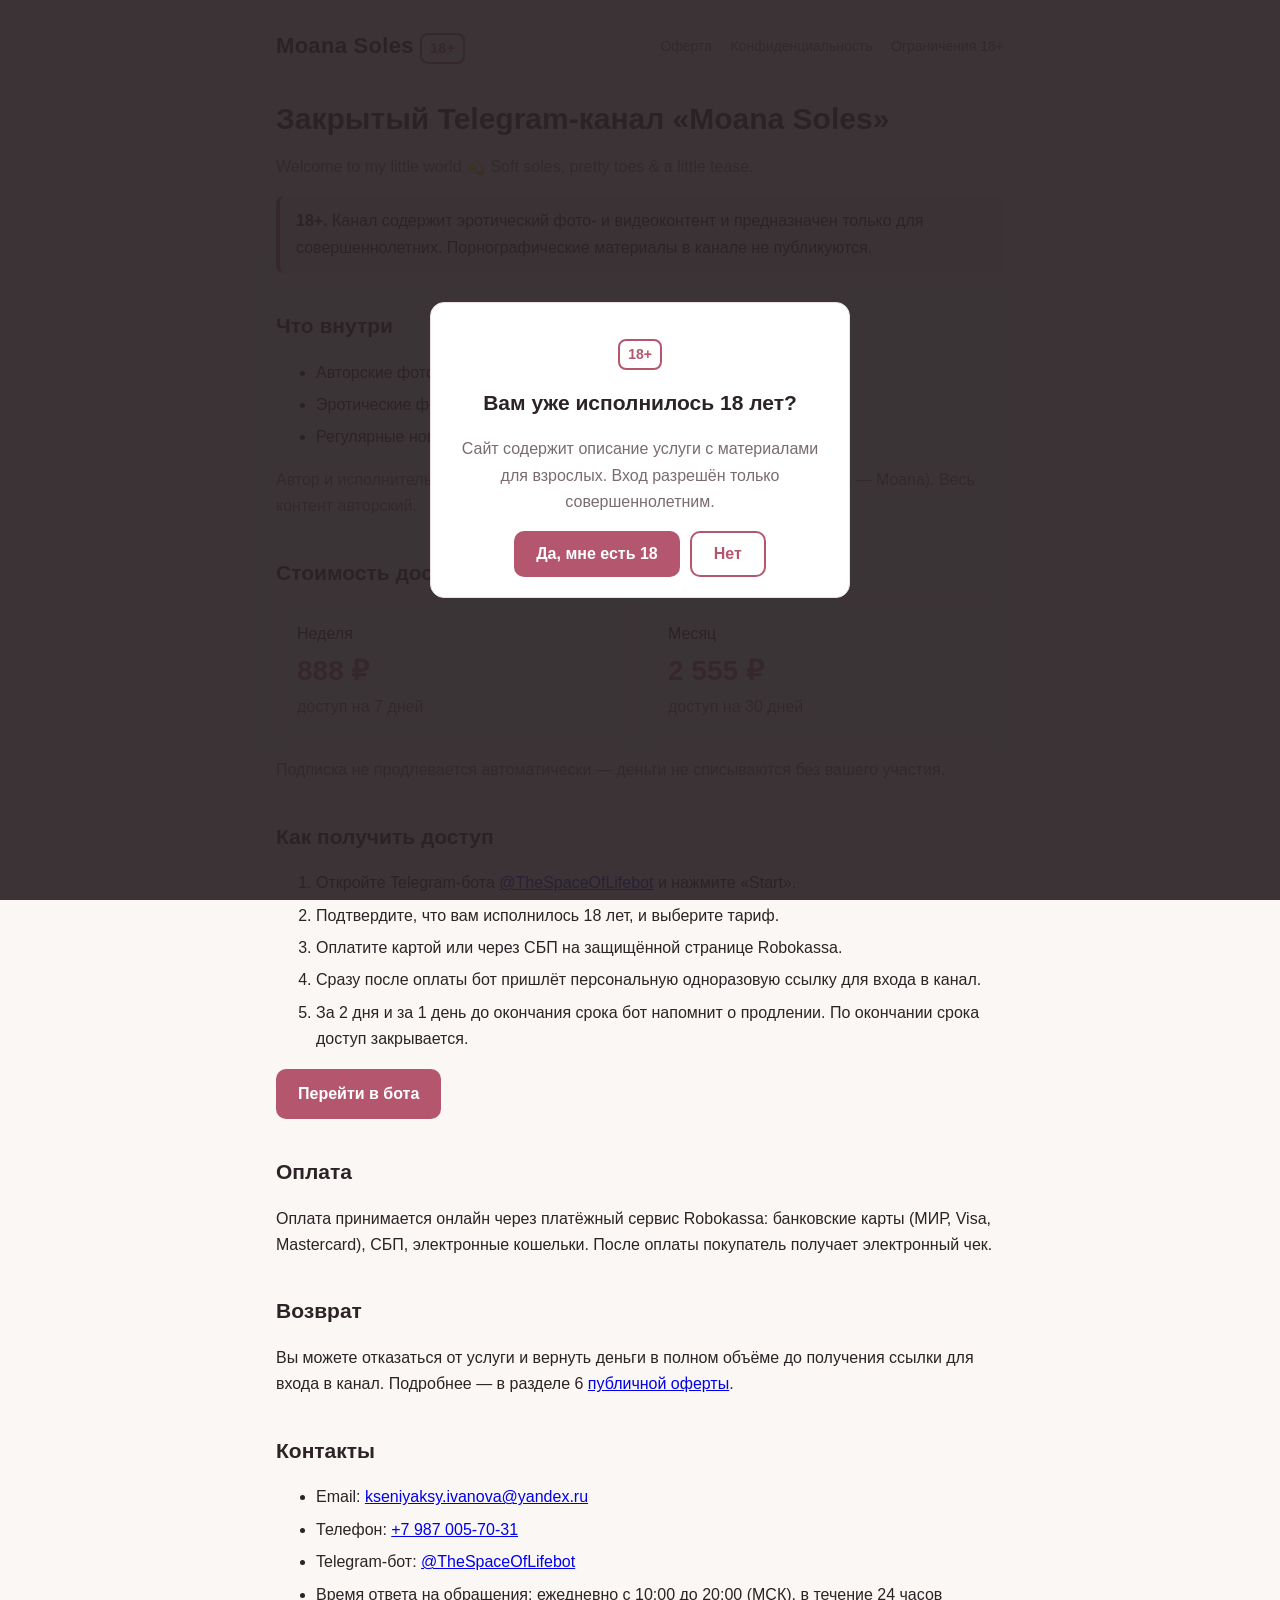
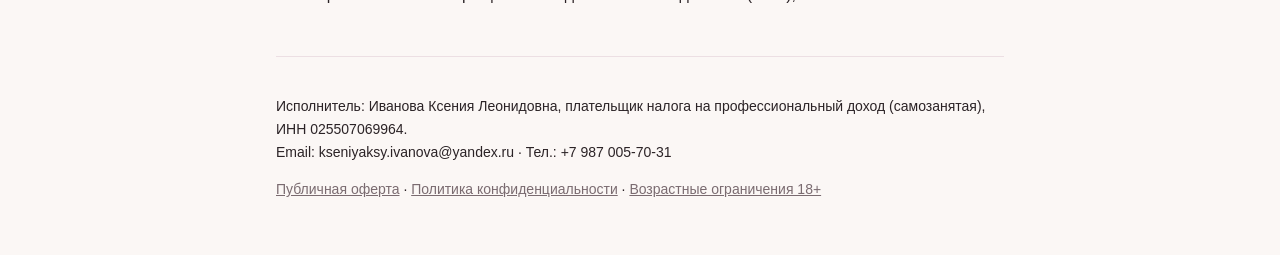
==== index.html @ d7a700f9 "Moana Soles: сайт, оферта, политика ПД, страница 18+ Co-Authored-By: Claude Opus 5.5 <noreply@anthro" ====
<!DOCTYPE html>
<html lang="ru">
<head>
    <meta charset="UTF-8">
    <meta name="viewport" content="width=device-width, initial-scale=1.0">
    <meta name="robots" content="noindex">
    <title>Moana Soles — закрытый канал 18+</title>
    <link rel="stylesheet" href="style.css">
</head>
<body>

<div id="age-gate" role="dialog" aria-modal="true" aria-labelledby="age-title">
    <div class="card">
        <p><span class="badge">18+</span></p>
        <h2 id="age-title" style="margin-top:8px">Вам уже исполнилось 18 лет?</h2>
        <p class="muted">Сайт содержит описание услуги с материалами для взрослых. Вход разрешён только совершеннолетним.</p>
        <div class="actions">
            <button class="btn" id="age-yes">Да, мне есть 18</button>
            <button class="btn secondary" id="age-no">Нет</button>
        </div>
    </div>
</div>

<div class="wrap">
    <header>
        <a class="logo" href="index.html">Moana Soles <span class="badge">18+</span></a>
        <nav>
            <a href="offer.html">Оферта</a>
            <a href="privacy.html">Конфиденциальность</a>
            <a href="age.html">Ограничения 18+</a>
        </nav>
    </header>

    <h1>Закрытый Telegram-канал «Moana Soles»</h1>
    <p class="muted">Welcome to my little world 💫 Soft soles, pretty toes &amp; a little tease.</p>

    <p class="notice"><strong>18+.</strong> Канал содержит эротический фото- и видеоконтент и предназначен только для совершеннолетних. Порнографические материалы в канале не публикуются.</p>

    <h2>Что внутри</h2>
    <ul>
        <li>Авторские фотографии в эстетике ухоженных стоп и ног</li>
        <li>Эротические фото и короткие видео автора 18+</li>
        <li>Регулярные новые публикации</li>
    </ul>
    <p class="muted">Автор и исполнитель — Иванова Ксения Леонидовна (творческий псевдоним — Moana). Весь контент авторский.</p>

    <h2>Стоимость доступа</h2>
    <div class="prices">
        <div class="card">
            <div>Неделя</div>
            <div class="price">888 ₽</div>
            <div class="muted">доступ на 7 дней</div>
        </div>
        <div class="card">
            <div>Месяц</div>
            <div class="price">2 555 ₽</div>
            <div class="muted">доступ на 30 дней</div>
        </div>
    </div>
    <p class="muted">Подписка не продлевается автоматически — деньги не списываются без вашего участия.</p>

    <h2>Как получить доступ</h2>
    <ol>
        <li>Откройте Telegram-бота <a href="https://t.me/TheSpaceOfLifebot">@TheSpaceOfLifebot</a> и нажмите «Start».</li>
        <li>Подтвердите, что вам исполнилось 18 лет, и выберите тариф.</li>
        <li>Оплатите картой или через СБП на защищённой странице Robokassa.</li>
        <li>Сразу после оплаты бот пришлёт персональную одноразовую ссылку для входа в канал.</li>
        <li>За 2 дня и за 1 день до окончания срока бот напомнит о продлении. По окончании срока доступ закрывается.</li>
    </ol>
    <p><a class="btn" href="https://t.me/TheSpaceOfLifebot">Перейти в бота</a></p>

    <h2>Оплата</h2>
    <p>Оплата принимается онлайн через платёжный сервис Robokassa: банковские карты (МИР, Visa, Mastercard), СБП, электронные кошельки. После оплаты покупатель получает электронный чек.</p>

    <h2>Возврат</h2>
    <p>Вы можете отказаться от услуги и вернуть деньги в полном объёме до получения ссылки для входа в канал. Подробнее — в разделе 6 <a href="offer.html#refund">публичной оферты</a>.</p>

    <h2>Контакты</h2>
    <ul>
        <li>Email: <a href="mailto:kseniyaksy.ivanova@yandex.ru">kseniyaksy.ivanova@yandex.ru</a></li>
        <li>Телефон: <a href="tel:+79870057031">+7 987 005-70-31</a></li>
        <li>Telegram-бот: <a href="https://t.me/TheSpaceOfLifebot">@TheSpaceOfLifebot</a></li>
        <li>Время ответа на обращения: ежедневно с 10:00 до 20:00 (МСК), в течение 24 часов</li>
    </ul>

    <footer>
        <p>Исполнитель: Иванова Ксения Леонидовна, плательщик налога на профессиональный доход (самозанятая), ИНН 025507069964.<br>
        Email: kseniyaksy.ivanova@yandex.ru · Тел.: +7 987 005-70-31</p>
        <p><a href="offer.html">Публичная оферта</a> · <a href="privacy.html">Политика конфиденциальности</a> · <a href="age.html">Возрастные ограничения 18+</a></p>
    </footer>
</div>

<script src="age.js"></script>
</body>
</html>
---- style.css ----
:root {
    --bg: #fbf7f5;
    --surface: #ffffff;
    --text: #2b2326;
    --muted: #7a6b70;
    --accent: #b5566f;
    --accent-soft: #f4e3e8;
    --line: #ecdfe3;
}

* { box-sizing: border-box; }

body {
    margin: 0;
    background: var(--bg);
    color: var(--text);
    font: 16px/1.65 -apple-system, "Segoe UI", Roboto, Arial, sans-serif;
}

.wrap { max-width: 760px; margin: 0 auto; padding: 0 16px; }

header { padding: 28px 0 8px; display: flex; justify-content: space-between; align-items: center; gap: 12px; flex-wrap: wrap; }
.logo { font-size: 22px; font-weight: 700; letter-spacing: .3px; color: var(--text); text-decoration: none; }
.badge { display: inline-block; border: 2px solid var(--accent); color: var(--accent); border-radius: 8px; padding: 2px 8px; font-weight: 700; font-size: 14px; }

nav a { color: var(--muted); text-decoration: none; margin-left: 14px; font-size: 14px; }
nav a:hover { color: var(--accent); }

h1 { font-size: 30px; line-height: 1.25; margin: 28px 0 10px; }
h2 { font-size: 21px; margin: 36px 0 10px; }
h3 { font-size: 17px; margin: 22px 0 6px; }
p, li { color: var(--text); }
.muted { color: var(--muted); }

.card { background: var(--surface); border: 1px solid var(--line); border-radius: 14px; padding: 20px; }
.prices { display: grid; grid-template-columns: repeat(auto-fit, minmax(220px, 1fr)); gap: 14px; }
.price { font-size: 28px; font-weight: 700; color: var(--accent); }

.btn { display: inline-block; background: var(--accent); color: #fff; text-decoration: none; padding: 12px 22px; border-radius: 10px; font-weight: 600; border: 0; cursor: pointer; font-size: 16px; }
.btn.secondary { background: transparent; color: var(--accent); border: 2px solid var(--accent); }

.notice { background: var(--accent-soft); border-left: 4px solid var(--accent); border-radius: 8px; padding: 12px 16px; }

footer { margin: 48px 0 0; padding: 24px 0 40px; border-top: 1px solid var(--line); font-size: 14px; color: var(--muted); }
footer a { color: var(--muted); }

/* Возрастной барьер */
#age-gate { position: fixed; inset: 0; background: rgba(43, 35, 38, .92); display: none; align-items: center; justify-content: center; padding: 16px; z-index: 10; }
#age-gate.show { display: flex; }
#age-gate .card { max-width: 420px; text-align: center; }
#age-gate .actions { display: flex; gap: 10px; justify-content: center; flex-wrap: wrap; margin-top: 16px; }

ol li, ul li { margin-bottom: 6px; }
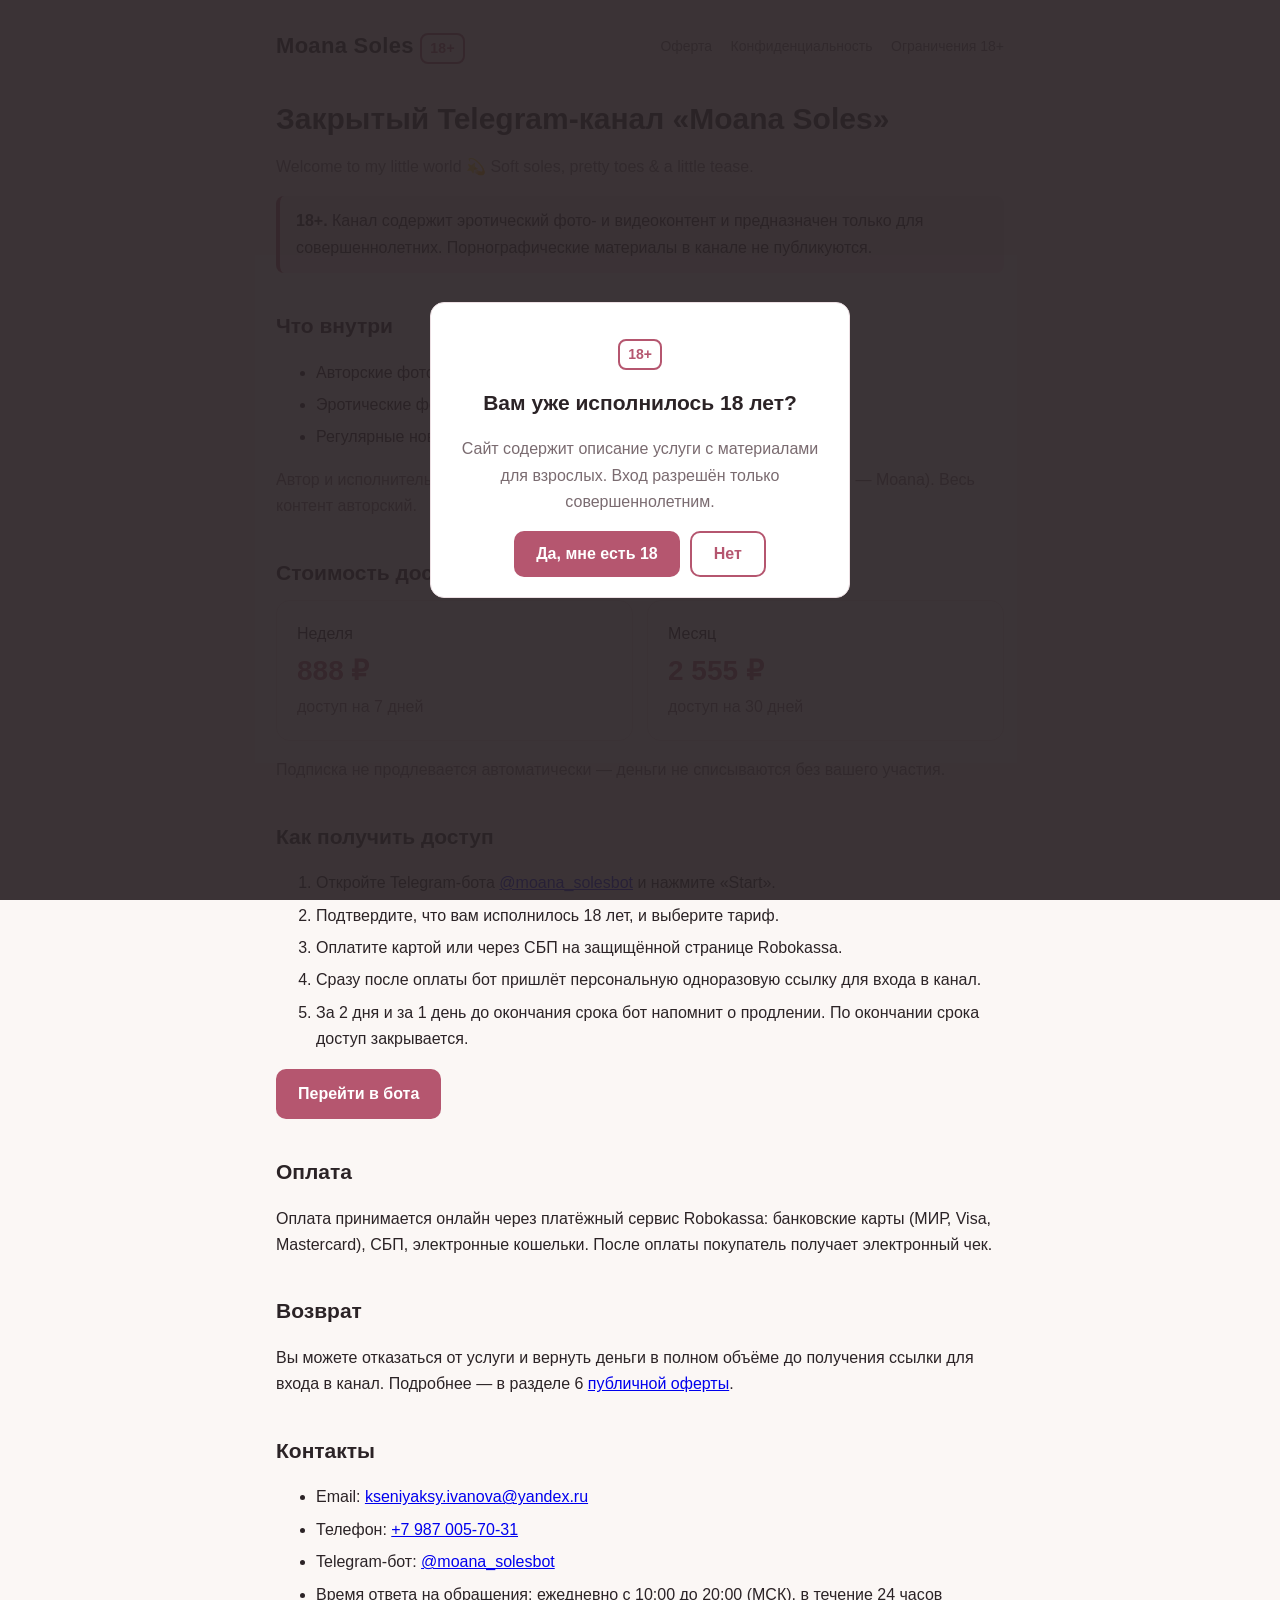
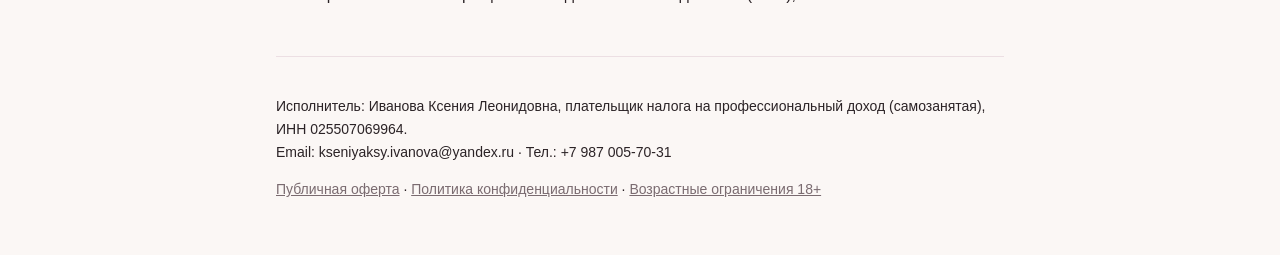
==== commit eeb2c8e3: "Новый бот @moana_solesbot Co-Authored-By: Claude Opus 5.5 <noreply@anthropic.com>" ====
--- a/index.html
+++ b/index.html
@@ -61,13 +61,13 @@
 
     <h2>Как получить доступ</h2>
     <ol>
-        <li>Откройте Telegram-бота <a href="https://t.me/TheSpaceOfLifebot">@TheSpaceOfLifebot</a> и нажмите «Start».</li>
+        <li>Откройте Telegram-бота <a href="https://t.me/moana_solesbot">@moana_solesbot</a> и нажмите «Start».</li>
         <li>Подтвердите, что вам исполнилось 18 лет, и выберите тариф.</li>
         <li>Оплатите картой или через СБП на защищённой странице Robokassa.</li>
         <li>Сразу после оплаты бот пришлёт персональную одноразовую ссылку для входа в канал.</li>
         <li>За 2 дня и за 1 день до окончания срока бот напомнит о продлении. По окончании срока доступ закрывается.</li>
     </ol>
-    <p><a class="btn" href="https://t.me/TheSpaceOfLifebot">Перейти в бота</a></p>
+    <p><a class="btn" href="https://t.me/moana_solesbot">Перейти в бота</a></p>
 
     <h2>Оплата</h2>
     <p>Оплата принимается онлайн через платёжный сервис Robokassa: банковские карты (МИР, Visa, Mastercard), СБП, электронные кошельки. После оплаты покупатель получает электронный чек.</p>
@@ -79,7 +79,7 @@
     <ul>
         <li>Email: <a href="mailto:kseniyaksy.ivanova@yandex.ru">kseniyaksy.ivanova@yandex.ru</a></li>
         <li>Телефон: <a href="tel:+79870057031">+7 987 005-70-31</a></li>
-        <li>Telegram-бот: <a href="https://t.me/TheSpaceOfLifebot">@TheSpaceOfLifebot</a></li>
+        <li>Telegram-бот: <a href="https://t.me/moana_solesbot">@moana_solesbot</a></li>
         <li>Время ответа на обращения: ежедневно с 10:00 до 20:00 (МСК), в течение 24 часов</li>
     </ul>
 
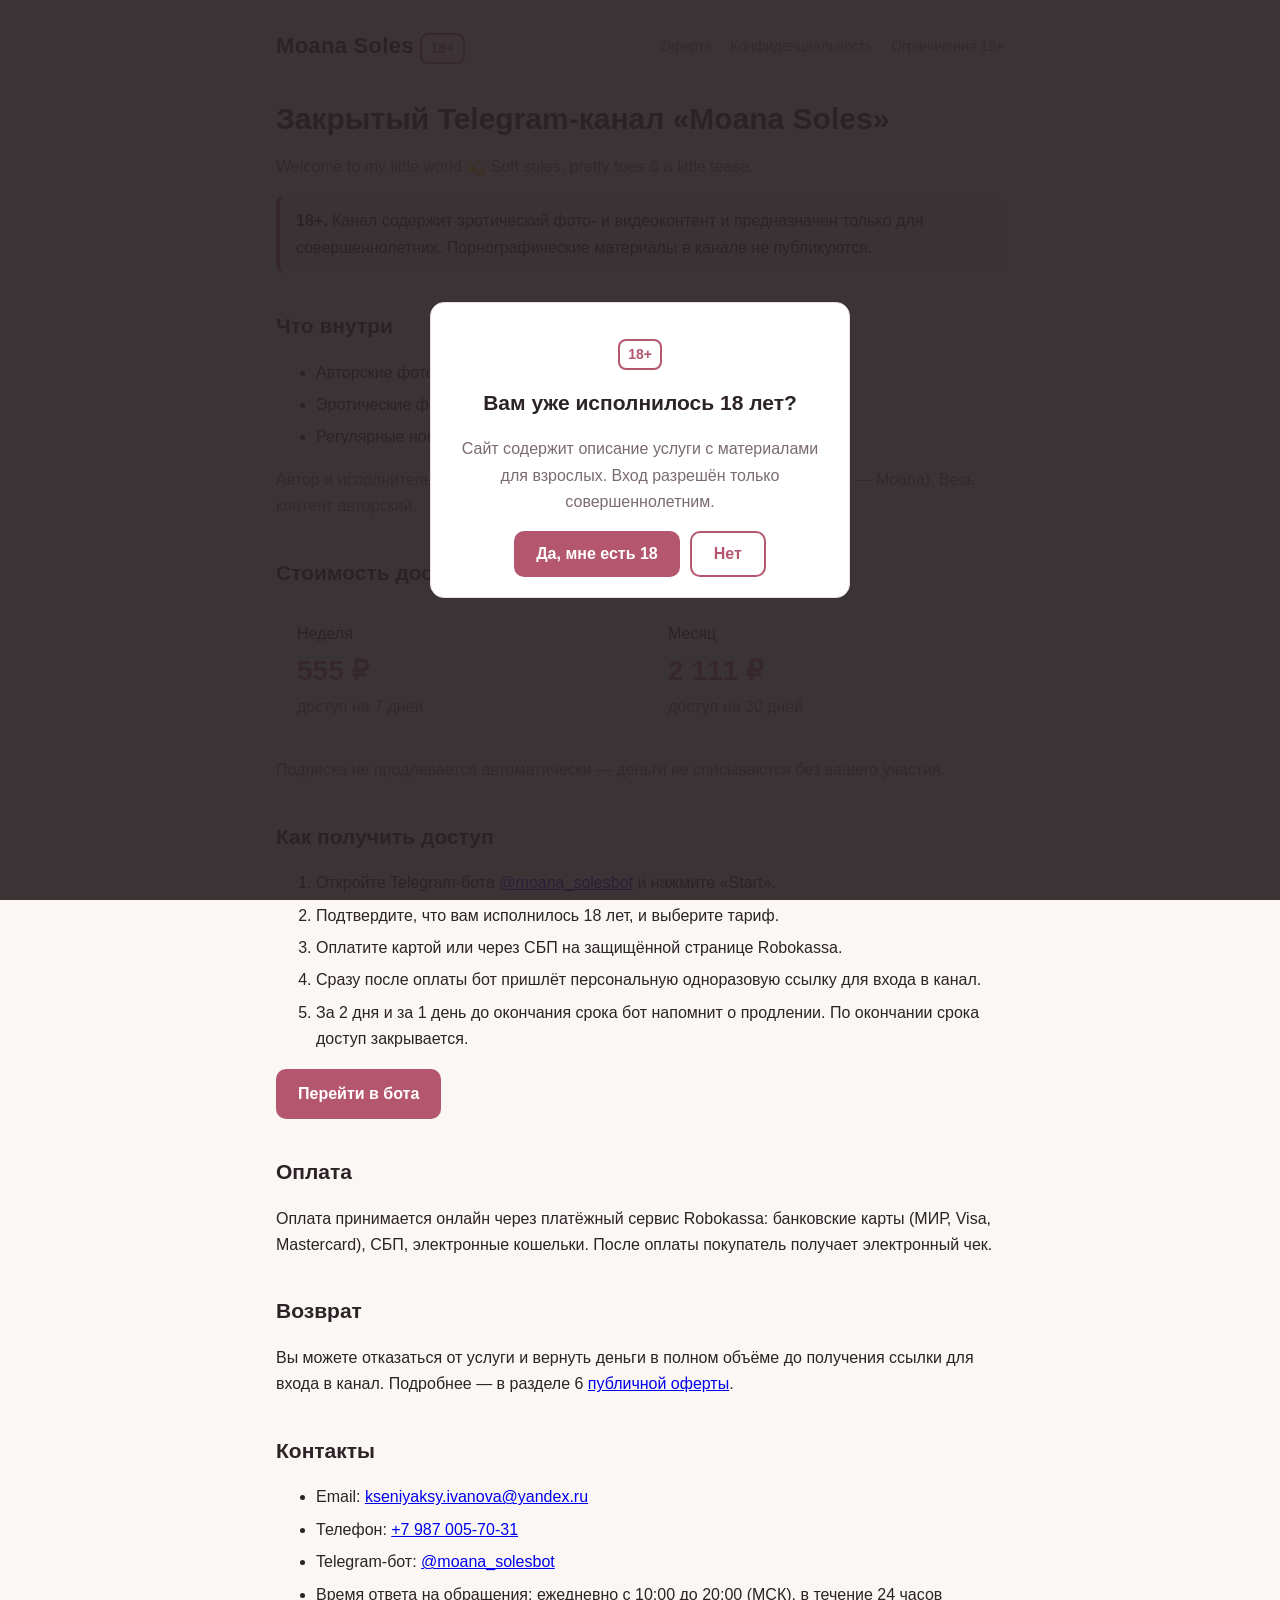
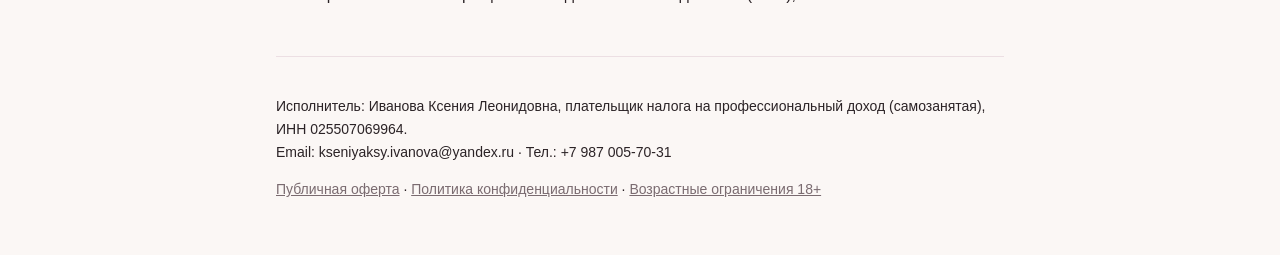
==== commit 198105fb: "Новые цены: 555 ₽ / 7 дней, 2111 ₽ / 30 дней Co-Authored-By: Claude Opus 5.5 <noreply@anthropic.com>" ====
--- a/index.html
+++ b/index.html
@@ -48,12 +48,12 @@
     <div class="prices">
         <div class="card">
             <div>Неделя</div>
-            <div class="price">888 ₽</div>
+            <div class="price">555 ₽</div>
             <div class="muted">доступ на 7 дней</div>
         </div>
         <div class="card">
             <div>Месяц</div>
-            <div class="price">2 555 ₽</div>
+            <div class="price">2 111 ₽</div>
             <div class="muted">доступ на 30 дней</div>
         </div>
     </div>
--- a/style.css
+++ b/style.css
@@ -1,53 +1,53 @@
-:root {
-    --bg: #fbf7f5;
-    --surface: #ffffff;
-    --text: #2b2326;
-    --muted: #7a6b70;
-    --accent: #b5566f;
-    --accent-soft: #f4e3e8;
-    --line: #ecdfe3;
-}
-
-* { box-sizing: border-box; }
-
-body {
-    margin: 0;
-    background: var(--bg);
-    color: var(--text);
-    font: 16px/1.65 -apple-system, "Segoe UI", Roboto, Arial, sans-serif;
-}
-
-.wrap { max-width: 760px; margin: 0 auto; padding: 0 16px; }
-
-header { padding: 28px 0 8px; display: flex; justify-content: space-between; align-items: center; gap: 12px; flex-wrap: wrap; }
-.logo { font-size: 22px; font-weight: 700; letter-spacing: .3px; color: var(--text); text-decoration: none; }
-.badge { display: inline-block; border: 2px solid var(--accent); color: var(--accent); border-radius: 8px; padding: 2px 8px; font-weight: 700; font-size: 14px; }
-
-nav a { color: var(--muted); text-decoration: none; margin-left: 14px; font-size: 14px; }
-nav a:hover { color: var(--accent); }
-
-h1 { font-size: 30px; line-height: 1.25; margin: 28px 0 10px; }
-h2 { font-size: 21px; margin: 36px 0 10px; }
-h3 { font-size: 17px; margin: 22px 0 6px; }
-p, li { color: var(--text); }
-.muted { color: var(--muted); }
-
-.card { background: var(--surface); border: 1px solid var(--line); border-radius: 14px; padding: 20px; }
-.prices { display: grid; grid-template-columns: repeat(auto-fit, minmax(220px, 1fr)); gap: 14px; }
-.price { font-size: 28px; font-weight: 700; color: var(--accent); }
-
-.btn { display: inline-block; background: var(--accent); color: #fff; text-decoration: none; padding: 12px 22px; border-radius: 10px; font-weight: 600; border: 0; cursor: pointer; font-size: 16px; }
-.btn.secondary { background: transparent; color: var(--accent); border: 2px solid var(--accent); }
-
-.notice { background: var(--accent-soft); border-left: 4px solid var(--accent); border-radius: 8px; padding: 12px 16px; }
-
-footer { margin: 48px 0 0; padding: 24px 0 40px; border-top: 1px solid var(--line); font-size: 14px; color: var(--muted); }
-footer a { color: var(--muted); }
-
-/* Возрастной барьер */
-#age-gate { position: fixed; inset: 0; background: rgba(43, 35, 38, .92); display: none; align-items: center; justify-content: center; padding: 16px; z-index: 10; }
-#age-gate.show { display: flex; }
-#age-gate .card { max-width: 420px; text-align: center; }
-#age-gate .actions { display: flex; gap: 10px; justify-content: center; flex-wrap: wrap; margin-top: 16px; }
-
-ol li, ul li { margin-bottom: 6px; }
+:root {
+    --bg: #fbf7f5;
+    --surface: #ffffff;
+    --text: #2b2326;
+    --muted: #7a6b70;
+    --accent: #b5566f;
+    --accent-soft: #f4e3e8;
+    --line: #ecdfe3;
+}
+
+* { box-sizing: border-box; }
+
+body {
+    margin: 0;
+    background: var(--bg);
+    color: var(--text);
+    font: 16px/1.65 -apple-system, "Segoe UI", Roboto, Arial, sans-serif;
+}
+
+.wrap { max-width: 760px; margin: 0 auto; padding: 0 16px; }
+
+header { padding: 28px 0 8px; display: flex; justify-content: space-between; align-items: center; gap: 12px; flex-wrap: wrap; }
+.logo { font-size: 22px; font-weight: 700; letter-spacing: .3px; color: var(--text); text-decoration: none; }
+.badge { display: inline-block; border: 2px solid var(--accent); color: var(--accent); border-radius: 8px; padding: 2px 8px; font-weight: 700; font-size: 14px; }
+
+nav a { color: var(--muted); text-decoration: none; margin-left: 14px; font-size: 14px; }
+nav a:hover { color: var(--accent); }
+
+h1 { font-size: 30px; line-height: 1.25; margin: 28px 0 10px; }
+h2 { font-size: 21px; margin: 36px 0 10px; }
+h3 { font-size: 17px; margin: 22px 0 6px; }
+p, li { color: var(--text); }
+.muted { color: var(--muted); }
+
+.card { background: var(--surface); border: 1px solid var(--line); border-radius: 14px; padding: 20px; }
+.prices { display: grid; grid-template-columns: repeat(auto-fit, minmax(220px, 1fr)); gap: 14px; }
+.price { font-size: 28px; font-weight: 700; color: var(--accent); }
+
+.btn { display: inline-block; background: var(--accent); color: #fff; text-decoration: none; padding: 12px 22px; border-radius: 10px; font-weight: 600; border: 0; cursor: pointer; font-size: 16px; }
+.btn.secondary { background: transparent; color: var(--accent); border: 2px solid var(--accent); }
+
+.notice { background: var(--accent-soft); border-left: 4px solid var(--accent); border-radius: 8px; padding: 12px 16px; }
+
+footer { margin: 48px 0 0; padding: 24px 0 40px; border-top: 1px solid var(--line); font-size: 14px; color: var(--muted); }
+footer a { color: var(--muted); }
+
+/* Возрастной барьер */
+#age-gate { position: fixed; inset: 0; background: rgba(43, 35, 38, .92); display: none; align-items: center; justify-content: center; padding: 16px; z-index: 10; }
+#age-gate.show { display: flex; }
+#age-gate .card { max-width: 420px; text-align: center; }
+#age-gate .actions { display: flex; gap: 10px; justify-content: center; flex-wrap: wrap; margin-top: 16px; }
+
+ol li, ul li { margin-bottom: 6px; }
